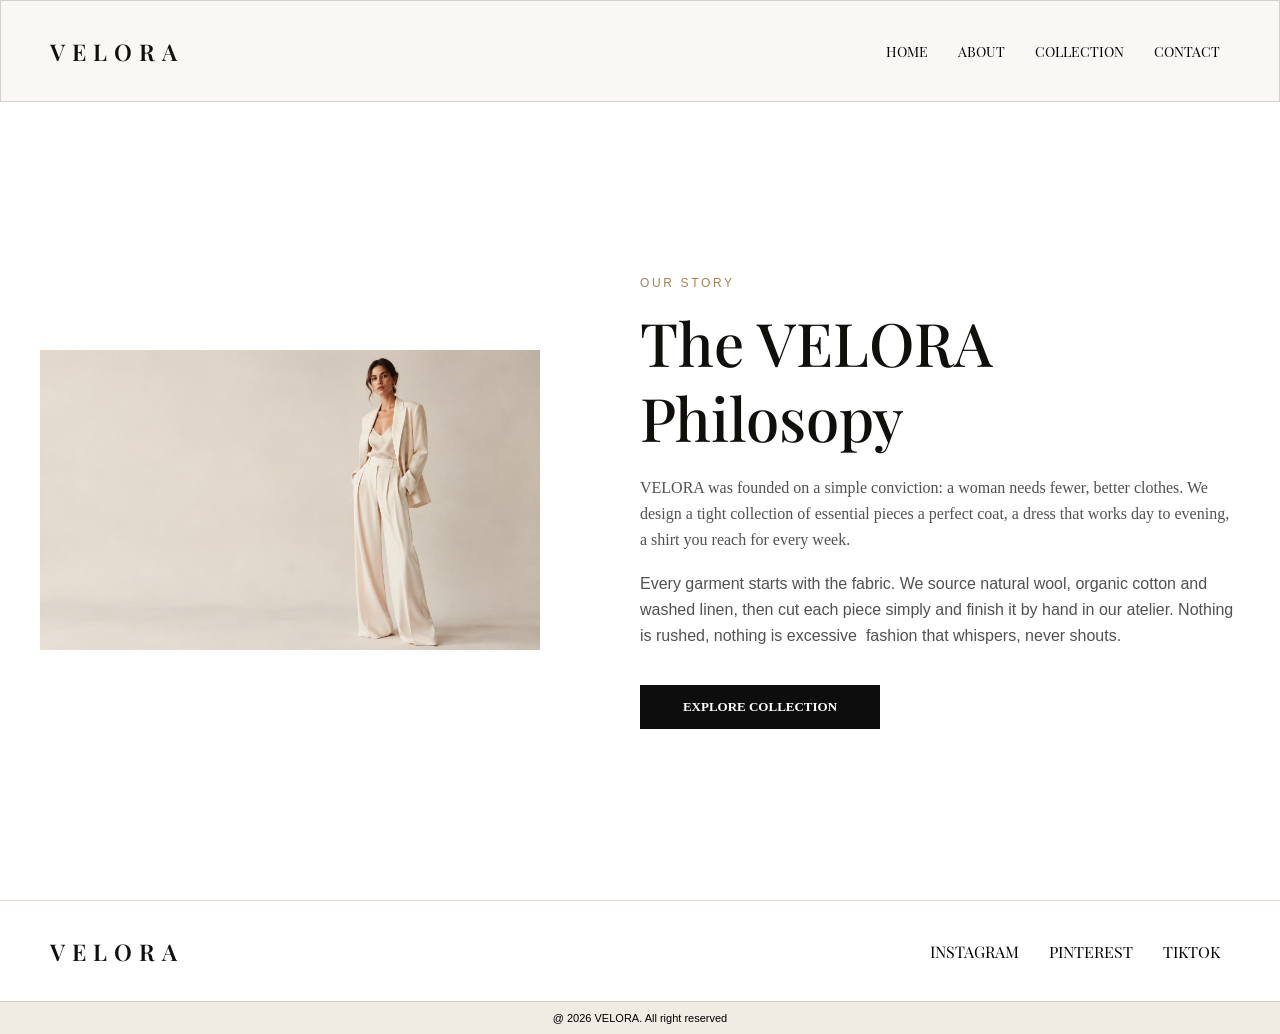
==== about-page.html @ 1c1d4b40 "Fix CSS paths for GitHub Pages" ====
<!DOCTYPE html>
<html lang="">
<head>
<meta charset="UTF-8">
<meta name="viewport" content="width=device-width, initial-scale=1.0">
<meta name="generator" content="Silex v3.9.0">
<link rel="stylesheet" href="./css/about-page-f406933663e7c32886c3bd585020d1200fda38a0af7b04fb218bc38b66b6ace4.css" />
<style>
/* NAVIGATION RESTORE - consistent nav on every page */
.Same_text{text-decoration:none}
#i0ufg-4-3{display:flex;justify-content:space-between;max-width:1200px;width:100%}
#ig43e-4-3{display:flex;align-items:center;column-gap:10px;padding:0 10px}
#ibk8cv,#i4tozs,#ioidp7{display:none}
#ihvi5b,#i5zx9l,#i1kx9r,#isrtz3{display:none}
@media (max-width:480px){
#ihvi5b,#i5zx9l,#i1kx9r,#isrtz3{display:flex;align-items:center;justify-content:center;width:40px;height:40px;font-size:32px;background:transparent;border:none;cursor:pointer}
#ig43e-4-3,#ig43e-4-2,#ig43e-4-2-2{display:none !important;background-color:#a88a5b;flex-direction:column;position:absolute;left:0;top:100px;width:100%;height:200px;z-index:1857;padding:10px;justify-content:space-between;column-gap:10px;transition:transform 0.9s ease}
#ii2tzj:checked ~ #ig43e,
#ibk8cv:checked ~ #ig43e-4-3,
#i4tozs:checked ~ #ig43e-4-2,
#ioidp7:checked ~ #ig43e-4-2-2{display:flex !important}
}
</style>




<link href="https://fonts.googleapis.com" rel="preconnect" ><link href="https://fonts.googleapis.com/css2" rel="preconnect" crossorigin ><link href="https://fonts.googleapis.com/css2?family=Playfair+Display&display=swap" rel="stylesheet" ><link href="https://fonts.googleapis.com/css2?family=Playfair+Display+SC&display=swap" rel="stylesheet" ></head>
<body id="iyiyef"><div id="icoc-3" class="silex-default-container"><div id="i0ufg-4-3" class="silex-default-container"><div id="igfi-4" class="silex-default-container"><div id="i9du8-4" class="silex-default-text">VELORA</div></div><div id="itlzol"></div><input type="checkbox" id="ibk8cv"/><label for="ibk8cv" id="i5zx9l">☰</label><div for="ioidp7" id="ig43e-4-3" class="silex-default-container"><a href="./home-page.html" id="ilb2q-4-3" class="silex-default-text Same_text">HOME</a><A href="./about-page.html" id="ilb2q-6-3" class="silex-default-text Same_text">ABOUT</A><A href="./collection.html" id="ilb2q-5-3" class="silex-default-text Same_text">COLLECTION</A><A href="./contact.html" id="i2x3n-3" class="silex-default-text Same_text">CONTACT</A></div></div></div><div id="i7wlh-2" class="silex-default-container"><div id="ieo8t-2" class="silex-default-container"><div id="ipe0v-2" class="silex-default-container"><span id="ipm1w-2">OUR STORY</span><h1 data-tsd-source="/src/routes/index.tsx:42:13" id="ihjh6-2" class="text-4xl leading-tight text-foreground md:text-5xl lg:text-6xl">The VELORA Philosopy</h1><p data-tsd-source="/src/routes/about.tsx:44:11" id="inmzdq" class="mt-6 text-base leading-relaxed text-muted-foreground">VELORA was founded on a simple conviction: a woman needs fewer, better clothes. We design a tight collection of essential pieces a perfect coat, a dress that works day to evening, a shirt you reach for every week.<br/></p><span id="iskh2e"><br/></span><span id="igzl5v">Every garment starts with the fabric. We source natural wool, organic cotton and washed linen, then cut each piece simply and finish it by hand in our atelier. Nothing is rushed, nothing is excessive  fashion that whispers, never shouts.</span><br id="in5oda" class="Apple-interchange-newline"/><br class="Apple-interchange-newline"/><A type="button" href="./collection.html" id="ihqkj-2-2">EXPLORE COLLECTION</A></div><div id="i1nvg-2" class="silex-default-container"><img id="itdql-2" src="/assets/hero-DiPG7TwE.jpg"/></div></div></div><div id="i93c9-2" class="silex-default-container"><div id="i0ufg-2-4" class="silex-default-container"><div id="igfi-2-3" class="silex-default-container"><div id="i9du8-2-3" class="silex-default-text">VELORA</div></div><div id="ig43e-2-4" class="silex-default-container"><div id="iu1iq-2-3" class="silex-default-text same_text_footer">INSTAGRAM</div><div id="igwsr-2-3" class="silex-default-text same_text_footer">PINTEREST</div><div id="ilb2q-2-4" class="silex-default-text same_text_footer">TIKTOK</div></div></div></div><div id="inwczh-2" class="silex-default-container"><div id="ih8phr" class="silex-default-container"><div id="ips244" class="silex-default-text">@ 2026 VELORA. All right reserved</div></div></div></body>
</html>
---- css/about-page-f406933663e7c32886c3bd585020d1200fda38a0af7b04fb218bc38b66b6ace4.css ----
* { box-sizing: border-box; } body {margin: 0;}.silex-default-container{min-height:100px;}.silex-default-text{padding:10px;}body{display:flex;flex-direction:column;}.same_text_footer:hover{color:#c6711a;}#i9du8-4{color:#110f0c;font-family:"Playfair Display", serif;font-size:23px;font-weight:600;letter-spacing:0.3em;}#igfi-4{align-items:center;display:flex;min-height:100%;}#i2x3n-3{font-family:"Playfair Display SC", serif;}#icoc-3{align-items:center;background-color:rgba(168,138,91,0.06);border:1px solid rgba(98,91,82,0.25);display:flex;justify-content:center;padding:0px 32px 0px 32px;position:fixed;top:0px;width:100%;}#ipm1w-2{color:oklch(0.626 0.075 74);font-family:Jost, "Helvetica Neue", Arial, sans-serif;font-size:12px;font-variant-ligatures:normal;letter-spacing:2.64px;margin:5px 0px 5px 0px;text-transform:uppercase;}#ihjh6-2{--tw-font-weight:500;--tw-leading:1.25;border:0px solid oklch(0.905 0.012 85);color:oklch(0.17 0.007 80);font-family:"Playfair Display", Georgia, serif;font-size:60px;font-variant-ligatures:normal;font-weight:500;line-height:1.25;margin:10px 0px 10px 0px;max-width:400px;padding:0px;width:100%;}#ihqkj-2-2{align-items:center;background-color:rgba(0,0,0,0.95);border:0px solid;color:#ffffff;display:flex;font-size:13px;font-weight:600;height:44px;justify-content:center;text-decoration:none;transition:all 0.3s ease;width:40%;}#ihqkj-2-2:hover{background-color:rgba(0,0,0,0.89);}#ipe0v-2{display:flex;flex-direction:column;height:100%;justify-content:center;width:100%;}#itdql-2{height:300px;max-width:500px;width:97.578%;}#i1nvg-2{align-items:center;display:flex;height:100%;justify-content:flex-start;order:-1;width:100%;}#ieo8t-2{display:flex;height:500px;max-width:1200px;width:100%;}#i7wlh-2{align-items:center;display:flex;height:100%;justify-content:center;margin:100px 0px 0px 0px;min-height:800px;width:100%;}#inmzdq{--tw-leading:1.625;border:0px solid oklch(0.905 0.012 85);color:rgba(53,49,49,0.85);font-size:medium;font-variant-ligatures:normal;line-height:1.625;margin:10px 0px 0px 0px;padding:0px;}#in5oda{-webkit-tap-highlight-color:rgba(0, 0, 0, 0.4);-webkit-text-stroke-width:0px;caret-color:rgb(0, 0, 0);color:rgb(0, 0, 0);font-style:normal;font-variant-caps:normal;font-weight:400;letter-spacing:normal;orphans:2;text-align:start;text-decoration-line:none;text-decoration-style:solid;text-decoration-thickness:auto;text-indent:0px;text-transform:none;white-space:normal;widows:2;word-spacing:0px;}#iskh2e{-webkit-tap-highlight-color:rgba(0, 0, 0, 0.4);-webkit-text-stroke-width:0px;color:oklch(0.475 0.017 78);display:inline !important;float:none;font-family:Jost, "Helvetica Neue", Arial, sans-serif;font-size:16px;font-style:normal;font-variant-caps:normal;font-variant-ligatures:normal;font-weight:400;letter-spacing:normal;orphans:2;text-align:start;text-decoration-color:initial;text-decoration-line:none;text-decoration-style:initial;text-decoration-thickness:initial;text-indent:0px;text-transform:none;white-space:normal;widows:2;word-spacing:0px;}#igzl5v{-webkit-tap-highlight-color:rgba(0, 0, 0, 0.4);-webkit-text-stroke-width:0px;color:rgba(53,49,49,0.85);display:inline !important;float:none;font-family:Jost, "Helvetica Neue", Arial, sans-serif;font-size:16px;font-style:normal;font-variant-caps:normal;font-variant-ligatures:normal;line-height:1.625em;orphans:2;text-align:start;text-decoration-color:initial;text-decoration-line:none;text-decoration-style:initial;text-decoration-thickness:initial;text-indent:0px;text-transform:none;white-space:normal;widows:2;word-spacing:0px;}#i9du8-2-3{color:#110f0c;font-family:"Playfair Display", serif;font-size:23px;font-weight:600;letter-spacing:0.3em;}#igfi-2-3{align-items:center;display:flex;min-height:100%;}#iu1iq-2-3{font-family:"Playfair Display", serif;}#igwsr-2-3{font-family:"Playfair Display SC", serif;}#ilb2q-2-4{font-family:"Playfair Display SC", serif;}#ig43e-2-4{align-items:center;column-gap:10px;display:flex;padding:0px 10px 0px 10px;}#i0ufg-2-4{display:flex;justify-content:space-between;max-width:1200px;width:100%;}#i93c9-2{align-items:center;border-top:1px solid rgba(168,138,91,0.33);display:flex;justify-content:center;width:100%;}#inwczh-2{align-items:center;background-color:rgba(168,138,91,0.17);border:0px solid;border-top:1px solid rgba(168,138,91,0.33);display:flex;justify-content:center;min-height:20px;width:100%;}#ih8phr{min-height:100%;}#ips244{font-family:Arial, Helvetica, sans-serif;font-size:11px;}.silex-default-text.same_text{color:#000000;}#ilb2q-5-3{font-family:"Playfair Display SC", serif;}.Same_text{color:#000000;font-family:"Playfair Display SC", serif;font-size:14px;}.Same_text:hover{color:#df9e38;}.hamburger span{background:#ffffff;border-radius:3px;display:block;height:3px;transition:transform 0.35s ease, opacity 0.25s ease;width:28px;}.hamburger.active span:nth-child(1){transform:translateY(9px) rotate(45deg);}.hamburger.active span:nth-child(2){opacity:0;}.hamburger.active span:nth-child(3){transform:translateY(-9px) rotate(-45deg);}#ilb2q-6-3{font-family:"Playfair Display SC", serif;}#ii2tzj:checked ~ label .hamburger span:nth-child(1), #ibk8cv:checked ~ label .hamburger span:nth-child(1), #i4tozs:checked ~ label .hamburger span:nth-child(1), #ioidp7:checked ~ label .hamburger span:nth-child(1){transform:translateY(9px) rotate(45deg);}#ii2tzj:checked ~ label .hamburger span:nth-child(2), #ibk8cv:checked ~ label .hamburger span:nth-child(2), #i4tozs:checked ~ label .hamburger span:nth-child(2), #ioidp7:checked ~ label .hamburger span:nth-child(2){opacity:0;}#ii2tzj:checked ~ label .hamburger span:nth-child(3), #ibk8cv:checked ~ label .hamburger span:nth-child(3), #i4tozs:checked ~ label .hamburger span:nth-child(3), #ioidp7:checked ~ label .hamburger span:nth-child(3){transform:translateY(-9px) rotate(-45deg);}@media (max-width: 992px){#i9du8-4{font-size:21px;}#ipm1w-2{font-size:11px;}#ihjh6-2{font-size:37px;max-width:400px;}#itdql-2{width:349px;}#ieo8t-2{align-items:center;height:100%;justify-content:center;max-width:800px;width:100%;}#i0ufg-2-4{max-width:700px;}#inmzdq{font-size:14px;}#igzl5v{font-size:14px;}#i7wlh-2{margin:100px 0px 0px 0px;}#ihqkj-2-2{width:60%;}}@media (max-width: 768px){#ihjh6-2{font-size:58px;max-width:400px;}#ihqkj-2-2{width:60%;}#ipe0v-2{align-items:flex-start;}#ieo8t-2{align-items:center;flex-direction:column;height:100%;justify-content:center;margin:5px;max-width:700px;padding:5px;width:100%;}#i9du8-4{font-size:21px;}#ipm1w-2{font-size:11px;}#itdql-2{width:408px;}#i0ufg-2-4{max-width:700px;}#inmzdq{font-size:14px;}#igzl5v{font-size:14px;}#i7wlh-2{margin:100px 0px 0px 0px;}#i1nvg-2{justify-content:flex-start;}}@media (max-width: 480px){#i9du8-4{font-size:17px;}#icoc-3{padding:0px 17px 0px 17px;}#ihjh6-2{font-size:37px;}#i1nvg-2{justify-content:flex-end;margin:0px 0px 20px 0px;order:-1;overflow:hidden hidden;}#ieo8t-2{flex-direction:column;}#i7wlh-2{padding:15px;}#ig43e-2-4{flex-direction:column;height:20px;margin:0px;}#i0ufg-2-4{flex-direction:row;padding:10px 0px 10px 0px;}#inmzdq{font-size:12px;}#igzl5v{font-size:12px;}#ihqkj-2-2{width:100%;}.silex-default-text.same_text{color:#000000;}#itdql-2{width:500px;}.Same_text{color:#ffffff;cursor:pointer;width:100%;}.Same_text:hover{background-color:#ffffff;color:#000000;cursor:pointer;}#ii2tzj:checked ~ #ig43e{background-color:#a88a5b;display:flex;}#i0ufg-4-3{align-items:center;}}
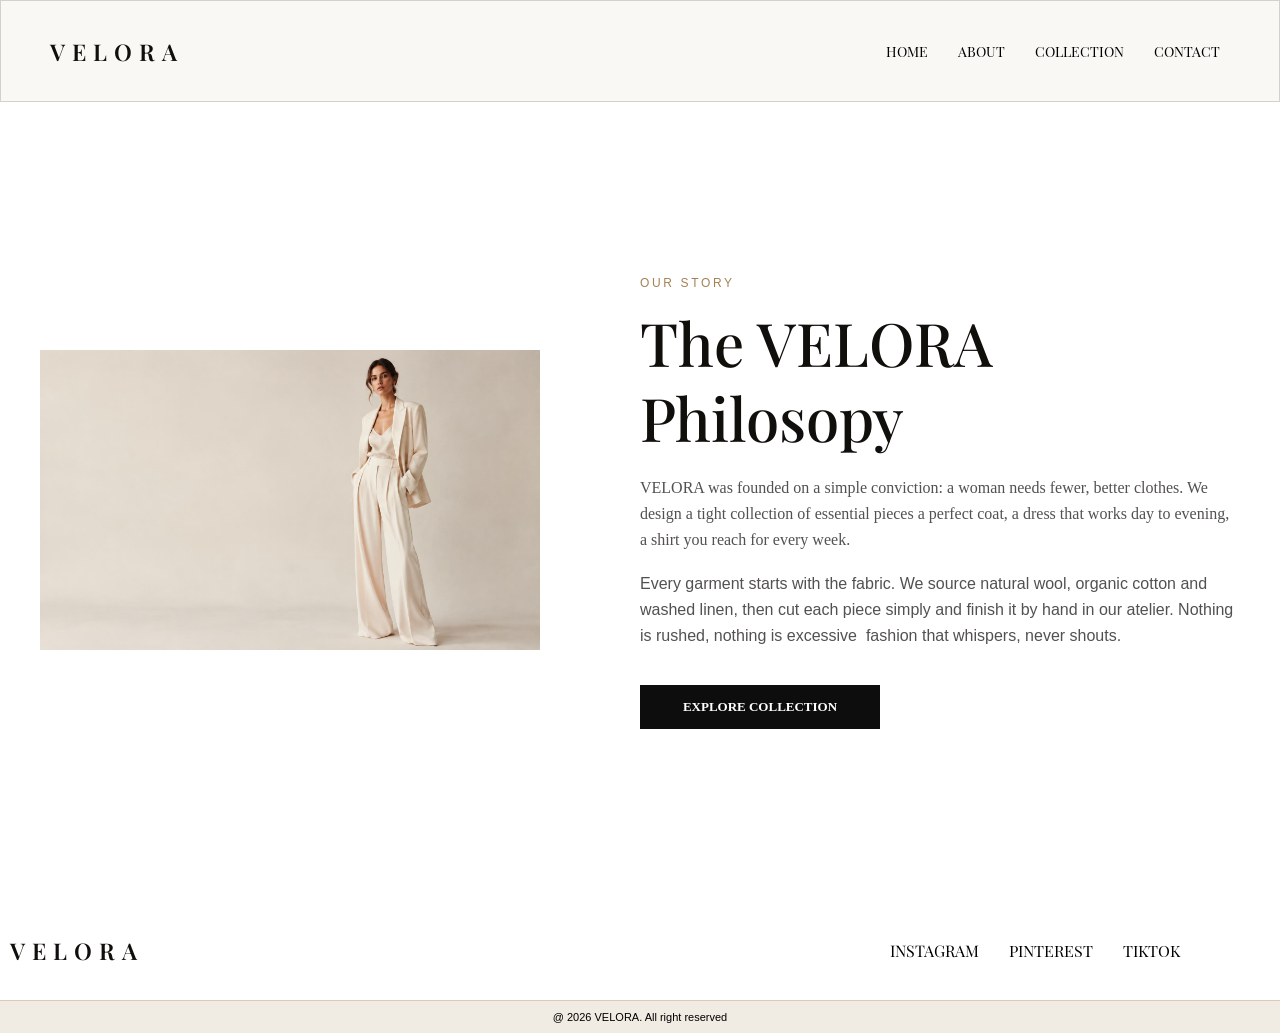
==== commit e4235aa6: "Update VELORA website design" ====
--- a/about-page.html
+++ b/about-page.html
@@ -4,7 +4,7 @@
 <meta charset="UTF-8">
 <meta name="viewport" content="width=device-width, initial-scale=1.0">
 <meta name="generator" content="Silex v3.9.0">
-<link rel="stylesheet" href="./css/about-page-f406933663e7c32886c3bd585020d1200fda38a0af7b04fb218bc38b66b6ace4.css" />
+<link rel="stylesheet" href="/css/about-page-9827c50e38ee02e1a29444d8ed181422fe28e1cdeafc1e1bbe3aa31c5be06676.css" />
 <style>
 /* NAVIGATION RESTORE - consistent nav on every page */
 .Same_text{text-decoration:none}
@@ -26,5 +26,5 @@
 
 
 <link href="https://fonts.googleapis.com" rel="preconnect" ><link href="https://fonts.googleapis.com/css2" rel="preconnect" crossorigin ><link href="https://fonts.googleapis.com/css2?family=Playfair+Display&display=swap" rel="stylesheet" ><link href="https://fonts.googleapis.com/css2?family=Playfair+Display+SC&display=swap" rel="stylesheet" ></head>
-<body id="iyiyef"><div id="icoc-3" class="silex-default-container"><div id="i0ufg-4-3" class="silex-default-container"><div id="igfi-4" class="silex-default-container"><div id="i9du8-4" class="silex-default-text">VELORA</div></div><div id="itlzol"></div><input type="checkbox" id="ibk8cv"/><label for="ibk8cv" id="i5zx9l">☰</label><div for="ioidp7" id="ig43e-4-3" class="silex-default-container"><a href="./home-page.html" id="ilb2q-4-3" class="silex-default-text Same_text">HOME</a><A href="./about-page.html" id="ilb2q-6-3" class="silex-default-text Same_text">ABOUT</A><A href="./collection.html" id="ilb2q-5-3" class="silex-default-text Same_text">COLLECTION</A><A href="./contact.html" id="i2x3n-3" class="silex-default-text Same_text">CONTACT</A></div></div></div><div id="i7wlh-2" class="silex-default-container"><div id="ieo8t-2" class="silex-default-container"><div id="ipe0v-2" class="silex-default-container"><span id="ipm1w-2">OUR STORY</span><h1 data-tsd-source="/src/routes/index.tsx:42:13" id="ihjh6-2" class="text-4xl leading-tight text-foreground md:text-5xl lg:text-6xl">The VELORA Philosopy</h1><p data-tsd-source="/src/routes/about.tsx:44:11" id="inmzdq" class="mt-6 text-base leading-relaxed text-muted-foreground">VELORA was founded on a simple conviction: a woman needs fewer, better clothes. We design a tight collection of essential pieces a perfect coat, a dress that works day to evening, a shirt you reach for every week.<br/></p><span id="iskh2e"><br/></span><span id="igzl5v">Every garment starts with the fabric. We source natural wool, organic cotton and washed linen, then cut each piece simply and finish it by hand in our atelier. Nothing is rushed, nothing is excessive  fashion that whispers, never shouts.</span><br id="in5oda" class="Apple-interchange-newline"/><br class="Apple-interchange-newline"/><A type="button" href="./collection.html" id="ihqkj-2-2">EXPLORE COLLECTION</A></div><div id="i1nvg-2" class="silex-default-container"><img id="itdql-2" src="/assets/hero-DiPG7TwE.jpg"/></div></div></div><div id="i93c9-2" class="silex-default-container"><div id="i0ufg-2-4" class="silex-default-container"><div id="igfi-2-3" class="silex-default-container"><div id="i9du8-2-3" class="silex-default-text">VELORA</div></div><div id="ig43e-2-4" class="silex-default-container"><div id="iu1iq-2-3" class="silex-default-text same_text_footer">INSTAGRAM</div><div id="igwsr-2-3" class="silex-default-text same_text_footer">PINTEREST</div><div id="ilb2q-2-4" class="silex-default-text same_text_footer">TIKTOK</div></div></div></div><div id="inwczh-2" class="silex-default-container"><div id="ih8phr" class="silex-default-container"><div id="ips244" class="silex-default-text">@ 2026 VELORA. All right reserved</div></div></div></body>
+<body id="iyiyef"><div id="icoc-3" class="silex-default-container"><div id="i0ufg-4-3" class="silex-default-container"><div id="igfi-4" class="silex-default-container"><div id="i9du8-4" class="silex-default-text">VELORA</div></div><div id="itlzol"></div><input type="checkbox" id="ibk8cv"/><label for="ibk8cv" id="i5zx9l">☰</label><div for="ioidp7" id="ig43e-4-3" class="silex-default-container"><a href="./home-page.html" id="ilb2q-4-3" class="silex-default-text Same_text">HOME</a><A href="./about-page.html" id="ilb2q-6-3" class="silex-default-text Same_text">ABOUT</A><A href="./collection.html" id="ilb2q-5-3" class="silex-default-text Same_text">COLLECTION</A><A href="./contact.html" id="i2x3n-3" class="silex-default-text Same_text">CONTACT</A></div></div></div><div id="i7wlh-2" class="silex-default-container"><div id="ieo8t-2" class="silex-default-container"><div id="ipe0v-2" class="silex-default-container"><span id="ipm1w-2">OUR STORY</span><h1 data-tsd-source="/src/routes/index.tsx:42:13" id="ihjh6-2" class="text-4xl leading-tight text-foreground md:text-5xl lg:text-6xl">The VELORA Philosopy</h1><p data-tsd-source="/src/routes/about.tsx:44:11" id="inmzdq" class="mt-6 text-base leading-relaxed text-muted-foreground">VELORA was founded on a simple conviction: a woman needs fewer, better clothes. We design a tight collection of essential pieces a perfect coat, a dress that works day to evening, a shirt you reach for every week.<br/></p><span id="iskh2e"><br/></span><span id="igzl5v">Every garment starts with the fabric. We source natural wool, organic cotton and washed linen, then cut each piece simply and finish it by hand in our atelier. Nothing is rushed, nothing is excessive  fashion that whispers, never shouts.</span><br id="in5oda" class="Apple-interchange-newline"/><br class="Apple-interchange-newline"/><A type="button" href="./collection.html" id="ihqkj-2-2">EXPLORE COLLECTION</A></div><div id="i1nvg-2" class="silex-default-container"><img id="itdql-2" src="/assets/hero-DiPG7TwE.jpg"/></div></div></div><div id="i0ufg-2-3" class="silex-default-container"><div id="igfi-2-3" class="silex-default-container"><div id="i9du8-2-3" class="silex-default-text">VELORA</div></div><div id="ig43e-2-3" class="silex-default-container"><div id="iu1iq-2-3" class="silex-default-text same_text_footer">INSTAGRAM</div><div id="igwsr-2-3" class="silex-default-text same_text_footer">PINTEREST</div><div id="ilb2q-2-3" class="silex-default-text same_text_footer">TIKTOK</div></div></div><div id="inwczh-2" class="silex-default-container"><div id="ih8phr" class="silex-default-container"><div id="ips244" class="silex-default-text">@ 2026 VELORA. All right reserved</div></div></div></body>
 </html>
--- a/css/about-page-9827c50e38ee02e1a29444d8ed181422fe28e1cdeafc1e1bbe3aa31c5be06676.css
+++ b/css/about-page-9827c50e38ee02e1a29444d8ed181422fe28e1cdeafc1e1bbe3aa31c5be06676.css
@@ -0,0 +1 @@
+* { box-sizing: border-box; } body {margin: 0;}.silex-default-container{min-height:100px;}.silex-default-text{padding:10px;}body{flex-direction:column;min-height:100vh;}.same_text_footer:hover{color:#c6711a;}#i9du8-4{color:#110f0c;font-family:"Playfair Display", serif;font-size:23px;font-weight:600;letter-spacing:0.3em;}#igfi-4{align-items:center;display:flex;min-height:100%;}#i2x3n-3{font-family:"Playfair Display SC", serif;}#icoc-3{align-items:center;background-color:rgba(168,138,91,0.06);border:1px solid rgba(98,91,82,0.25);display:flex;justify-content:center;padding:0px 32px 0px 32px;position:fixed;top:0px;width:100%;}#ipm1w-2{color:oklch(0.626 0.075 74);font-family:Jost, "Helvetica Neue", Arial, sans-serif;font-size:12px;font-variant-ligatures:normal;letter-spacing:2.64px;margin:5px 0px 5px 0px;text-transform:uppercase;}#ihjh6-2{--tw-font-weight:500;--tw-leading:1.25;border:0px solid oklch(0.905 0.012 85);color:oklch(0.17 0.007 80);font-family:"Playfair Display", Georgia, serif;font-size:60px;font-variant-ligatures:normal;font-weight:500;line-height:1.25;margin:10px 0px 10px 0px;max-width:400px;padding:0px;width:100%;}#ihqkj-2-2{align-items:center;background-color:rgba(0,0,0,0.95);border:0px solid;color:#ffffff;display:flex;font-size:13px;font-weight:600;height:44px;justify-content:center;text-decoration:none;transition:all 0.3s ease;width:40%;}#ihqkj-2-2:hover{background-color:rgba(0,0,0,0.89);}#ipe0v-2{display:flex;flex-direction:column;height:100%;justify-content:center;width:100%;}#itdql-2{height:300px;max-width:500px;width:97.578%;}#i1nvg-2{align-items:center;display:flex;height:100%;justify-content:flex-start;order:-1;width:100%;}#ieo8t-2{display:flex;height:500px;max-width:1200px;width:100%;}#i7wlh-2{align-items:center;display:flex;height:100%;justify-content:center;margin:100px 0px 0px 0px;min-height:800px;width:100%;}#inmzdq{--tw-leading:1.625;border:0px solid oklch(0.905 0.012 85);color:rgba(53,49,49,0.85);font-size:medium;font-variant-ligatures:normal;line-height:1.625;margin:10px 0px 0px 0px;padding:0px;}#in5oda{-webkit-tap-highlight-color:rgba(0, 0, 0, 0.4);-webkit-text-stroke-width:0px;caret-color:rgb(0, 0, 0);color:rgb(0, 0, 0);font-style:normal;font-variant-caps:normal;font-weight:400;letter-spacing:normal;orphans:2;text-align:start;text-decoration-line:none;text-decoration-style:solid;text-decoration-thickness:auto;text-indent:0px;text-transform:none;white-space:normal;widows:2;word-spacing:0px;}#iskh2e{-webkit-tap-highlight-color:rgba(0, 0, 0, 0.4);-webkit-text-stroke-width:0px;color:oklch(0.475 0.017 78);display:inline !important;float:none;font-family:Jost, "Helvetica Neue", Arial, sans-serif;font-size:16px;font-style:normal;font-variant-caps:normal;font-variant-ligatures:normal;font-weight:400;letter-spacing:normal;orphans:2;text-align:start;text-decoration-color:initial;text-decoration-line:none;text-decoration-style:initial;text-decoration-thickness:initial;text-indent:0px;text-transform:none;white-space:normal;widows:2;word-spacing:0px;}#igzl5v{-webkit-tap-highlight-color:rgba(0, 0, 0, 0.4);-webkit-text-stroke-width:0px;color:rgba(53,49,49,0.85);display:inline !important;float:none;font-family:Jost, "Helvetica Neue", Arial, sans-serif;font-size:16px;font-style:normal;font-variant-caps:normal;font-variant-ligatures:normal;line-height:1.625em;orphans:2;text-align:start;text-decoration-color:initial;text-decoration-line:none;text-decoration-style:initial;text-decoration-thickness:initial;text-indent:0px;text-transform:none;white-space:normal;widows:2;word-spacing:0px;}#inwczh-2{align-items:center;background-color:rgba(168,138,91,0.17);border:0px solid;border-top:1px solid rgba(168,138,91,0.33);display:flex;justify-content:center;min-height:20px;width:100%;}#ih8phr{min-height:100%;}#ips244{font-family:Arial, Helvetica, sans-serif;font-size:11px;}.silex-default-text.same_text{color:#000000;}#ilb2q-5-3{font-family:"Playfair Display SC", serif;}.Same_text{color:#000000;font-family:"Playfair Display SC", serif;font-size:14px;}.Same_text:hover{color:#df9e38;}.hamburger span{background:#ffffff;border-radius:3px;display:block;height:3px;transition:transform 0.35s ease, opacity 0.25s ease;width:28px;}.hamburger.active span:nth-child(1){transform:translateY(9px) rotate(45deg);}.hamburger.active span:nth-child(2){opacity:0;}.hamburger.active span:nth-child(3){transform:translateY(-9px) rotate(-45deg);}#ilb2q-6-3{font-family:"Playfair Display SC", serif;}#ii2tzj:checked ~ label .hamburger span:nth-child(1), #ibk8cv:checked ~ label .hamburger span:nth-child(1), #i4tozs:checked ~ label .hamburger span:nth-child(1), #ioidp7:checked ~ label .hamburger span:nth-child(1){transform:translateY(9px) rotate(45deg);}#ii2tzj:checked ~ label .hamburger span:nth-child(2), #ibk8cv:checked ~ label .hamburger span:nth-child(2), #i4tozs:checked ~ label .hamburger span:nth-child(2), #ioidp7:checked ~ label .hamburger span:nth-child(2){opacity:0;}#ii2tzj:checked ~ label .hamburger span:nth-child(3), #ibk8cv:checked ~ label .hamburger span:nth-child(3), #i4tozs:checked ~ label .hamburger span:nth-child(3), #ioidp7:checked ~ label .hamburger span:nth-child(3){transform:translateY(-9px) rotate(-45deg);}#i9du8-2-3{color:#110f0c;font-family:"Playfair Display", serif;font-size:23px;font-weight:600;letter-spacing:0.3em;}#igfi-2-3{align-items:center;display:flex;min-height:100%;}#iu1iq-2-3{font-family:"Playfair Display", serif;}#igwsr-2-3{font-family:"Playfair Display SC", serif;}#ilb2q-2-3{font-family:"Playfair Display SC", serif;}#ig43e-2-3{align-items:center;column-gap:10px;display:flex;padding:0px 10px 0px 10px;}#i0ufg-2-3{display:flex;justify-content:space-between;max-width:1200px;width:100%;}@media (max-width: 992px){#i9du8-4{font-size:21px;}#ipm1w-2{font-size:11px;}#ihjh6-2{font-size:37px;max-width:400px;}#itdql-2{width:349px;}#ieo8t-2{align-items:center;height:100%;justify-content:center;max-width:800px;width:100%;}#inmzdq{font-size:14px;}#igzl5v{font-size:14px;}#i7wlh-2{margin:100px 0px 0px 0px;}#ihqkj-2-2{width:60%;}body{height:100%;min-height:100vh;}#i0ufg-2-3{max-width:700px;}}@media (max-width: 768px){#ihjh6-2{font-size:58px;max-width:400px;}#ihqkj-2-2{width:60%;}#ipe0v-2{align-items:flex-start;}#ieo8t-2{align-items:center;flex-direction:column;height:100%;justify-content:center;margin:5px;max-width:700px;padding:5px;width:100%;}#i9du8-4{font-size:21px;}#ipm1w-2{font-size:11px;}#itdql-2{width:408px;}#inmzdq{font-size:14px;}#igzl5v{font-size:14px;}#i7wlh-2{margin:100px 0px 0px 0px;}#i1nvg-2{justify-content:flex-start;}body{min-height:100vh;}#i0ufg-2-3{max-width:700px;}}@media (max-width: 480px){#i9du8-4{font-size:17px;}#icoc-3{padding:0px 17px 0px 17px;}#ihjh6-2{font-size:37px;}#i1nvg-2{justify-content:flex-end;margin:0px 0px 20px 0px;order:-1;overflow:hidden hidden;}#ieo8t-2{flex-direction:column;}#i7wlh-2{padding:15px;}#inmzdq{font-size:12px;}#igzl5v{font-size:12px;}#ihqkj-2-2{width:100%;}.silex-default-text.same_text{color:#000000;}#itdql-2{width:500px;}.Same_text{color:#ffffff;cursor:pointer;width:100%;}.Same_text:hover{background-color:#ffffff;color:#000000;cursor:pointer;}#ii2tzj:checked ~ #ig43e{background-color:#a88a5b;display:flex;}#i0ufg-4-3{align-items:center;}body{min-height:100vh;}#ig43e-2-3{align-items:flex-start;flex-direction:column;height:100%;margin:0px;}#i0ufg-2-3{align-content:center;flex-direction:column;padding:10px 10px 10px 10px;}}
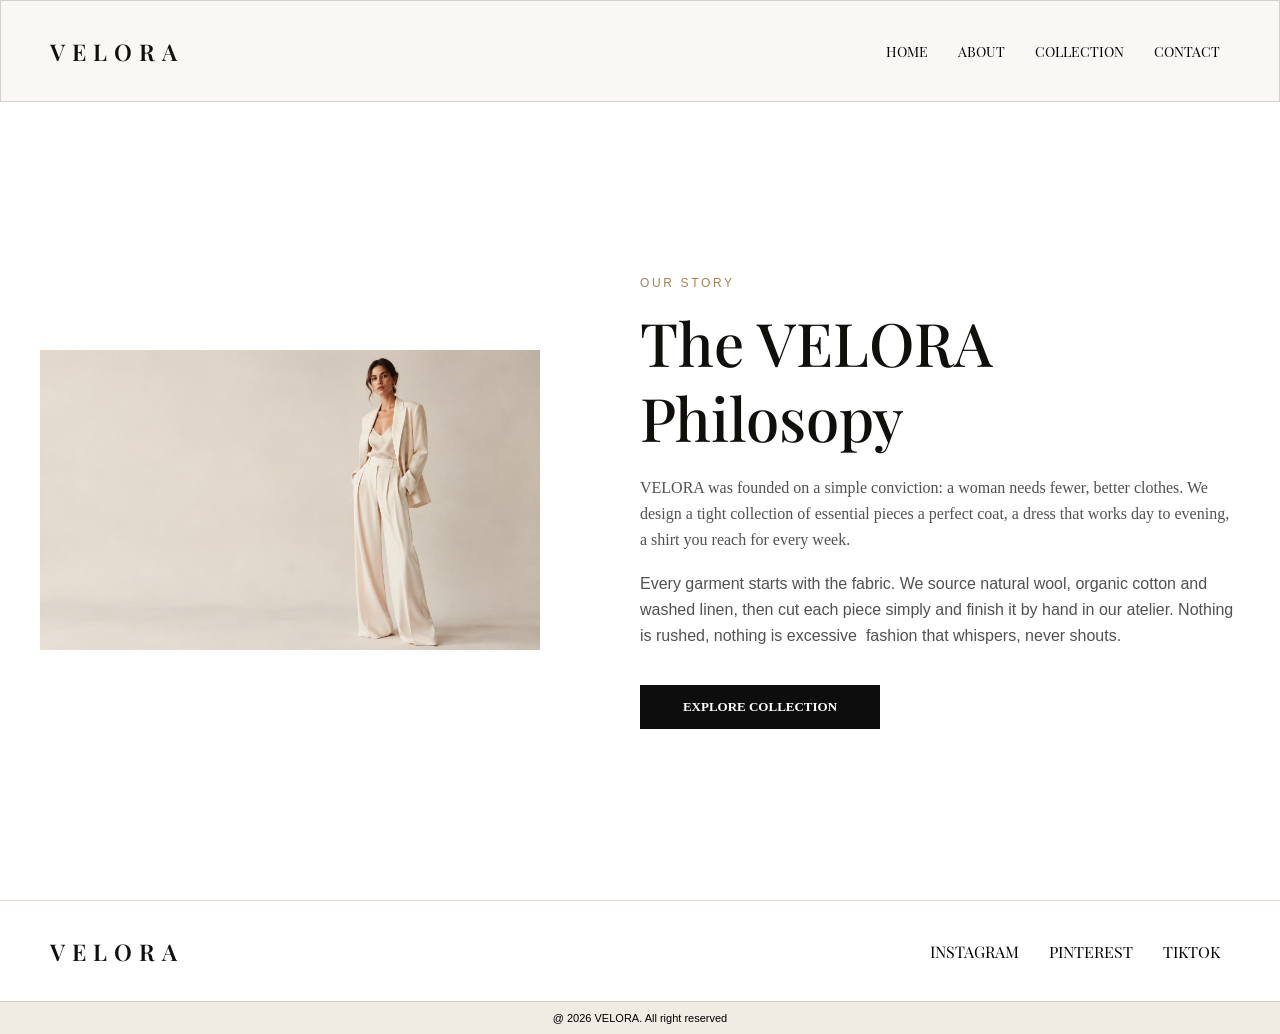
==== commit d161b35c: "Update VELORA About and Contact pages" ====
--- a/about-page.html
+++ b/about-page.html
@@ -4,7 +4,7 @@
 <meta charset="UTF-8">
 <meta name="viewport" content="width=device-width, initial-scale=1.0">
 <meta name="generator" content="Silex v3.9.0">
-<link rel="stylesheet" href="/css/about-page-9827c50e38ee02e1a29444d8ed181422fe28e1cdeafc1e1bbe3aa31c5be06676.css" />
+<link rel="stylesheet" href="/css/about-page-043a416c08f997e473ba3ce864940223ffa6e19161452dbbdc09634ded098ab9.css" />
 <style>
 /* NAVIGATION RESTORE - consistent nav on every page */
 .Same_text{text-decoration:none}
@@ -26,5 +26,5 @@
 
 
 <link href="https://fonts.googleapis.com" rel="preconnect" ><link href="https://fonts.googleapis.com/css2" rel="preconnect" crossorigin ><link href="https://fonts.googleapis.com/css2?family=Playfair+Display&display=swap" rel="stylesheet" ><link href="https://fonts.googleapis.com/css2?family=Playfair+Display+SC&display=swap" rel="stylesheet" ></head>
-<body id="iyiyef"><div id="icoc-3" class="silex-default-container"><div id="i0ufg-4-3" class="silex-default-container"><div id="igfi-4" class="silex-default-container"><div id="i9du8-4" class="silex-default-text">VELORA</div></div><div id="itlzol"></div><input type="checkbox" id="ibk8cv"/><label for="ibk8cv" id="i5zx9l">☰</label><div for="ioidp7" id="ig43e-4-3" class="silex-default-container"><a href="./home-page.html" id="ilb2q-4-3" class="silex-default-text Same_text">HOME</a><A href="./about-page.html" id="ilb2q-6-3" class="silex-default-text Same_text">ABOUT</A><A href="./collection.html" id="ilb2q-5-3" class="silex-default-text Same_text">COLLECTION</A><A href="./contact.html" id="i2x3n-3" class="silex-default-text Same_text">CONTACT</A></div></div></div><div id="i7wlh-2" class="silex-default-container"><div id="ieo8t-2" class="silex-default-container"><div id="ipe0v-2" class="silex-default-container"><span id="ipm1w-2">OUR STORY</span><h1 data-tsd-source="/src/routes/index.tsx:42:13" id="ihjh6-2" class="text-4xl leading-tight text-foreground md:text-5xl lg:text-6xl">The VELORA Philosopy</h1><p data-tsd-source="/src/routes/about.tsx:44:11" id="inmzdq" class="mt-6 text-base leading-relaxed text-muted-foreground">VELORA was founded on a simple conviction: a woman needs fewer, better clothes. We design a tight collection of essential pieces a perfect coat, a dress that works day to evening, a shirt you reach for every week.<br/></p><span id="iskh2e"><br/></span><span id="igzl5v">Every garment starts with the fabric. We source natural wool, organic cotton and washed linen, then cut each piece simply and finish it by hand in our atelier. Nothing is rushed, nothing is excessive  fashion that whispers, never shouts.</span><br id="in5oda" class="Apple-interchange-newline"/><br class="Apple-interchange-newline"/><A type="button" href="./collection.html" id="ihqkj-2-2">EXPLORE COLLECTION</A></div><div id="i1nvg-2" class="silex-default-container"><img id="itdql-2" src="/assets/hero-DiPG7TwE.jpg"/></div></div></div><div id="i0ufg-2-3" class="silex-default-container"><div id="igfi-2-3" class="silex-default-container"><div id="i9du8-2-3" class="silex-default-text">VELORA</div></div><div id="ig43e-2-3" class="silex-default-container"><div id="iu1iq-2-3" class="silex-default-text same_text_footer">INSTAGRAM</div><div id="igwsr-2-3" class="silex-default-text same_text_footer">PINTEREST</div><div id="ilb2q-2-3" class="silex-default-text same_text_footer">TIKTOK</div></div></div><div id="inwczh-2" class="silex-default-container"><div id="ih8phr" class="silex-default-container"><div id="ips244" class="silex-default-text">@ 2026 VELORA. All right reserved</div></div></div></body>
+<body id="iyiyef"><div id="icoc-3" class="silex-default-container"><div id="i0ufg-4-3" class="silex-default-container"><div id="igfi-4" class="silex-default-container"><div id="i9du8-4" class="silex-default-text">VELORA</div></div><div id="itlzol"></div><input type="checkbox" id="ibk8cv"/><label for="ibk8cv" id="i5zx9l">☰</label><div for="ioidp7" id="ig43e-4-3" class="silex-default-container"><a href="./home-page.html" id="ilb2q-4-3" class="silex-default-text Same_text">HOME</a><A href="./about-page.html" id="ilb2q-6-3" class="silex-default-text Same_text">ABOUT</A><A href="./collection.html" id="ilb2q-5-3" class="silex-default-text Same_text">COLLECTION</A><A href="./contact.html" id="i2x3n-3" class="silex-default-text Same_text">CONTACT</A></div></div></div><div id="i7wlh-2" class="silex-default-container"><div id="ieo8t-2" class="silex-default-container"><div id="ipe0v-2" class="silex-default-container"><span id="ipm1w-2">OUR STORY</span><h1 data-tsd-source="/src/routes/index.tsx:42:13" id="ihjh6-2" class="text-4xl leading-tight text-foreground md:text-5xl lg:text-6xl">The VELORA Philosopy</h1><p data-tsd-source="/src/routes/about.tsx:44:11" id="inmzdq" class="mt-6 text-base leading-relaxed text-muted-foreground">VELORA was founded on a simple conviction: a woman needs fewer, better clothes. We design a tight collection of essential pieces a perfect coat, a dress that works day to evening, a shirt you reach for every week.<br/></p><span id="iskh2e"><br/></span><span id="igzl5v">Every garment starts with the fabric. We source natural wool, organic cotton and washed linen, then cut each piece simply and finish it by hand in our atelier. Nothing is rushed, nothing is excessive  fashion that whispers, never shouts.</span><br id="in5oda" class="Apple-interchange-newline"/><br class="Apple-interchange-newline"/><A type="button" href="./collection.html" id="ihqkj-2-2">EXPLORE COLLECTION</A></div><div id="i1nvg-2" class="silex-default-container"><img id="itdql-2" src="/assets/hero-DiPG7TwE.jpg"/></div></div></div><div id="i93c9-3" class="silex-default-container"><div id="i0ufg-2-7" class="silex-default-container"><div id="igfi-2-7" class="silex-default-container"><div id="i9du8-2-7" class="silex-default-text">VELORA</div></div><div id="ig43e-2-7" class="silex-default-container"><div id="iu1iq-2-7" class="silex-default-text same_text_footer">INSTAGRAM</div><div id="igwsr-2-7" class="silex-default-text same_text_footer">PINTEREST</div><div id="ilb2q-2-7" class="silex-default-text same_text_footer">TIKTOK</div></div></div></div><div id="inwczh-2" class="silex-default-container"><div id="ih8phr" class="silex-default-container"><div id="ips244" class="silex-default-text">@ 2026 VELORA. All right reserved</div></div></div></body>
 </html>
--- a/css/about-page-043a416c08f997e473ba3ce864940223ffa6e19161452dbbdc09634ded098ab9.css
+++ b/css/about-page-043a416c08f997e473ba3ce864940223ffa6e19161452dbbdc09634ded098ab9.css
@@ -0,0 +1 @@
+* { box-sizing: border-box; } body {margin: 0;}.silex-default-container{min-height:100px;}.silex-default-text{padding:10px;}body{flex-direction:column;min-height:100vh;}.same_text_footer:hover{color:#c6711a;}#i9du8-4{color:#110f0c;font-family:"Playfair Display", serif;font-size:23px;font-weight:600;letter-spacing:0.3em;}#igfi-4{align-items:center;display:flex;min-height:100%;}#i2x3n-3{font-family:"Playfair Display SC", serif;}#icoc-3{align-items:center;background-color:rgba(168,138,91,0.06);border:1px solid rgba(98,91,82,0.25);display:flex;justify-content:center;padding:0px 32px 0px 32px;position:fixed;top:0px;width:100%;}#ipm1w-2{color:oklch(0.626 0.075 74);font-family:Jost, "Helvetica Neue", Arial, sans-serif;font-size:12px;font-variant-ligatures:normal;letter-spacing:2.64px;margin:5px 0px 5px 0px;text-transform:uppercase;}#ihjh6-2{--tw-font-weight:500;--tw-leading:1.25;border:0px solid oklch(0.905 0.012 85);color:oklch(0.17 0.007 80);font-family:"Playfair Display", Georgia, serif;font-size:60px;font-variant-ligatures:normal;font-weight:500;line-height:1.25;margin:10px 0px 10px 0px;max-width:400px;padding:0px;width:100%;}#ihqkj-2-2{align-items:center;background-color:rgba(0,0,0,0.95);border:0px solid;color:#ffffff;display:flex;font-size:13px;font-weight:600;height:44px;justify-content:center;text-decoration:none;transition:all 0.3s ease;width:40%;}#ihqkj-2-2:hover{background-color:rgba(0,0,0,0.89);}#ipe0v-2{display:flex;flex-direction:column;height:100%;justify-content:center;width:100%;}#itdql-2{height:300px;max-width:500px;width:97.578%;}#i1nvg-2{align-items:center;display:flex;height:100%;justify-content:flex-start;order:-1;width:100%;}#ieo8t-2{display:flex;height:500px;max-width:1200px;width:100%;}#i7wlh-2{align-items:center;display:flex;height:100%;justify-content:center;margin:100px 0px 0px 0px;min-height:800px;width:100%;}#inmzdq{--tw-leading:1.625;border:0px solid oklch(0.905 0.012 85);color:rgba(53,49,49,0.85);font-size:medium;font-variant-ligatures:normal;line-height:1.625;margin:10px 0px 0px 0px;padding:0px;}#in5oda{-webkit-tap-highlight-color:rgba(0, 0, 0, 0.4);-webkit-text-stroke-width:0px;caret-color:rgb(0, 0, 0);color:rgb(0, 0, 0);font-style:normal;font-variant-caps:normal;font-weight:400;letter-spacing:normal;orphans:2;text-align:start;text-decoration-line:none;text-decoration-style:solid;text-decoration-thickness:auto;text-indent:0px;text-transform:none;white-space:normal;widows:2;word-spacing:0px;}#iskh2e{-webkit-tap-highlight-color:rgba(0, 0, 0, 0.4);-webkit-text-stroke-width:0px;color:oklch(0.475 0.017 78);display:inline !important;float:none;font-family:Jost, "Helvetica Neue", Arial, sans-serif;font-size:16px;font-style:normal;font-variant-caps:normal;font-variant-ligatures:normal;font-weight:400;letter-spacing:normal;orphans:2;text-align:start;text-decoration-color:initial;text-decoration-line:none;text-decoration-style:initial;text-decoration-thickness:initial;text-indent:0px;text-transform:none;white-space:normal;widows:2;word-spacing:0px;}#igzl5v{-webkit-tap-highlight-color:rgba(0, 0, 0, 0.4);-webkit-text-stroke-width:0px;color:rgba(53,49,49,0.85);display:inline !important;float:none;font-family:Jost, "Helvetica Neue", Arial, sans-serif;font-size:16px;font-style:normal;font-variant-caps:normal;font-variant-ligatures:normal;line-height:1.625em;orphans:2;text-align:start;text-decoration-color:initial;text-decoration-line:none;text-decoration-style:initial;text-decoration-thickness:initial;text-indent:0px;text-transform:none;white-space:normal;widows:2;word-spacing:0px;}#inwczh-2{align-items:center;background-color:rgba(168,138,91,0.17);border:0px solid;border-top:1px solid rgba(168,138,91,0.33);display:flex;justify-content:center;min-height:20px;width:100%;}#ih8phr{min-height:100%;}#ips244{font-family:Arial, Helvetica, sans-serif;font-size:11px;}.silex-default-text.same_text{color:#000000;}#ilb2q-5-3{font-family:"Playfair Display SC", serif;}.Same_text{color:#000000;font-family:"Playfair Display SC", serif;font-size:14px;}.Same_text:hover{color:#df9e38;}.hamburger span{background:#ffffff;border-radius:3px;display:block;height:3px;transition:transform 0.35s ease, opacity 0.25s ease;width:28px;}.hamburger.active span:nth-child(1){transform:translateY(9px) rotate(45deg);}.hamburger.active span:nth-child(2){opacity:0;}.hamburger.active span:nth-child(3){transform:translateY(-9px) rotate(-45deg);}#ilb2q-6-3{font-family:"Playfair Display SC", serif;}#ii2tzj:checked ~ label .hamburger span:nth-child(1), #ibk8cv:checked ~ label .hamburger span:nth-child(1), #i4tozs:checked ~ label .hamburger span:nth-child(1), #ioidp7:checked ~ label .hamburger span:nth-child(1){transform:translateY(9px) rotate(45deg);}#ii2tzj:checked ~ label .hamburger span:nth-child(2), #ibk8cv:checked ~ label .hamburger span:nth-child(2), #i4tozs:checked ~ label .hamburger span:nth-child(2), #ioidp7:checked ~ label .hamburger span:nth-child(2){opacity:0;}#ii2tzj:checked ~ label .hamburger span:nth-child(3), #ibk8cv:checked ~ label .hamburger span:nth-child(3), #i4tozs:checked ~ label .hamburger span:nth-child(3), #ioidp7:checked ~ label .hamburger span:nth-child(3){transform:translateY(-9px) rotate(-45deg);}#i9du8-2-7{color:#110f0c;font-family:"Playfair Display", serif;font-size:23px;font-weight:600;letter-spacing:0.3em;}#igfi-2-7{align-items:center;display:flex;min-height:100%;}#iu1iq-2-7{font-family:"Playfair Display", serif;}#igwsr-2-7{font-family:"Playfair Display SC", serif;}#ilb2q-2-7{font-family:"Playfair Display SC", serif;}#ig43e-2-7{align-items:center;column-gap:10px;display:flex;padding:0px 10px 0px 10px;}#i0ufg-2-7{display:flex;justify-content:space-between;max-width:1200px;width:100%;}#i93c9-3{align-items:center;border-top:1px solid rgba(168,138,91,0.33);display:flex;justify-content:center;width:100%;}@media (max-width: 992px){#i9du8-4{font-size:21px;}#ipm1w-2{font-size:11px;}#ihjh6-2{font-size:37px;max-width:400px;}#itdql-2{width:349px;}#ieo8t-2{align-items:center;height:100%;justify-content:center;max-width:800px;width:100%;}#inmzdq{font-size:14px;}#igzl5v{font-size:14px;}#i7wlh-2{margin:100px 0px 0px 0px;}#ihqkj-2-2{width:60%;}body{height:100%;min-height:100vh;}#i0ufg-2-7{max-width:700px;}}@media (max-width: 768px){#ihjh6-2{font-size:58px;max-width:400px;}#ihqkj-2-2{width:60%;}#ipe0v-2{align-items:flex-start;}#ieo8t-2{align-items:center;flex-direction:column;height:100%;justify-content:center;margin:5px;max-width:700px;padding:5px;width:100%;}#i9du8-4{font-size:21px;}#ipm1w-2{font-size:11px;}#itdql-2{width:408px;}#inmzdq{font-size:14px;}#igzl5v{font-size:14px;}#i7wlh-2{margin:100px 0px 0px 0px;}#i1nvg-2{justify-content:flex-start;}body{min-height:100vh;}#i0ufg-2-7{max-width:700px;}}@media (max-width: 480px){#i9du8-4{font-size:17px;}#icoc-3{padding:0px 17px 0px 17px;}#ihjh6-2{font-size:37px;}#i1nvg-2{justify-content:flex-end;margin:0px 0px 20px 0px;order:-1;overflow:hidden hidden;}#ieo8t-2{flex-direction:column;}#i7wlh-2{padding:15px;}#inmzdq{font-size:12px;}#igzl5v{font-size:12px;}#ihqkj-2-2{width:100%;}.silex-default-text.same_text{color:#000000;}#itdql-2{width:500px;}.Same_text{color:#ffffff;cursor:pointer;width:100%;}.Same_text:hover{background-color:#ffffff;color:#000000;cursor:pointer;}#ii2tzj:checked ~ #ig43e{background-color:#a88a5b;display:flex;}#i0ufg-4-3{align-items:center;}body{min-height:100vh;}#ig43e-2-7{align-items:flex-start;flex-direction:column;height:100%;margin:0px;}#i0ufg-2-7{align-content:center;flex-direction:column;padding:10px 10px 10px 10px;}}
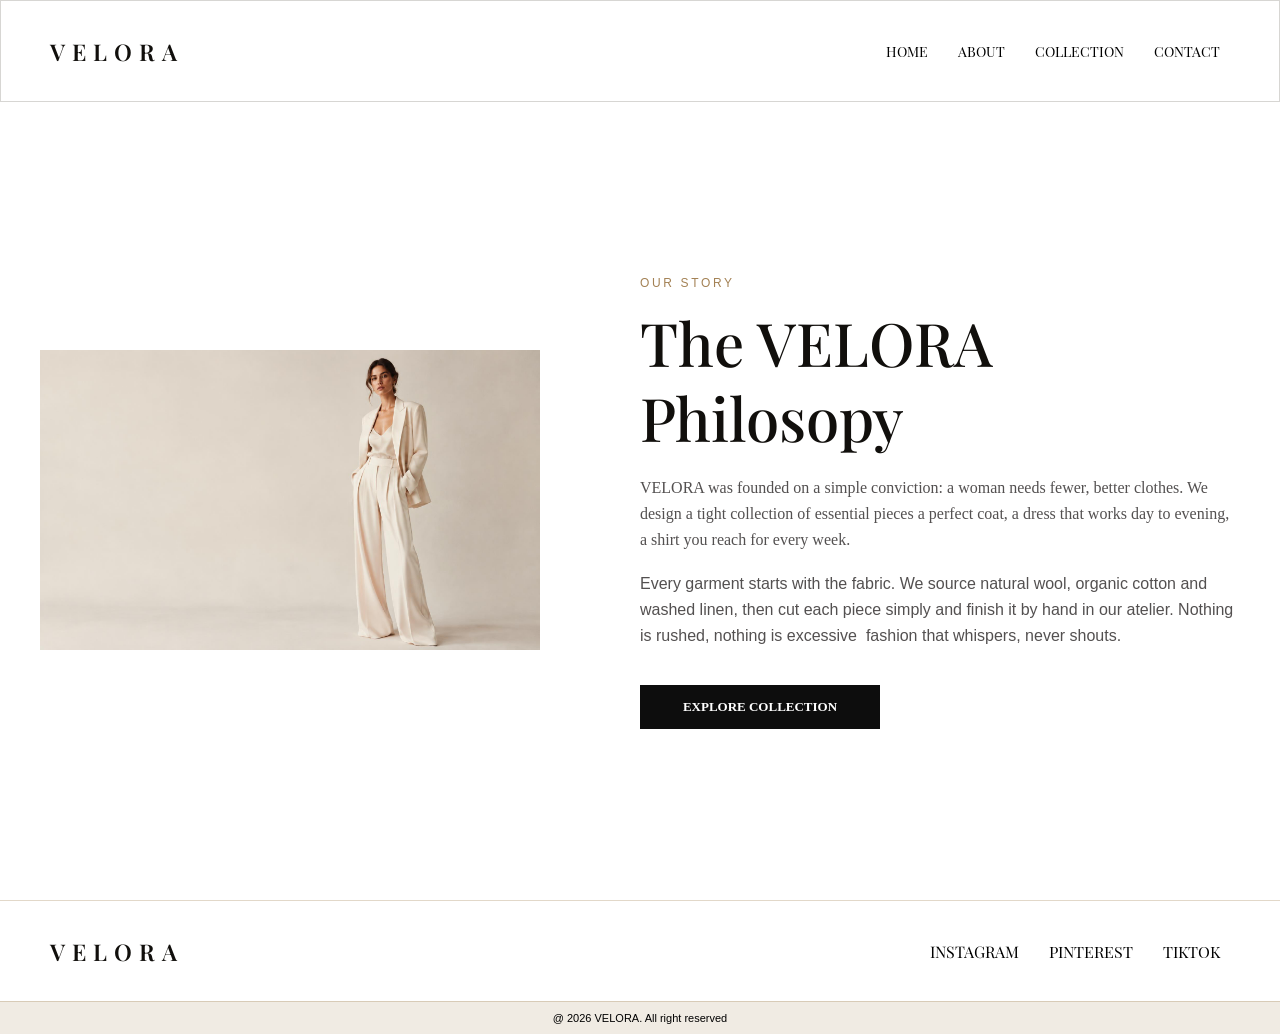
==== commit db07ba3e: "Update VELORA website" ====
--- a/about-page.html
+++ b/about-page.html
@@ -4,7 +4,7 @@
 <meta charset="UTF-8">
 <meta name="viewport" content="width=device-width, initial-scale=1.0">
 <meta name="generator" content="Silex v3.9.0">
-<link rel="stylesheet" href="/css/about-page-043a416c08f997e473ba3ce864940223ffa6e19161452dbbdc09634ded098ab9.css" />
+<link rel="stylesheet" href="/css/about-page-b90ee637d0b0f1eff69bd021e67b641fbba73cf05666ad575e1efb25d8cc530c.css" />
 <style>
 /* NAVIGATION RESTORE - consistent nav on every page */
 .Same_text{text-decoration:none}
--- a/css/about-page-b90ee637d0b0f1eff69bd021e67b641fbba73cf05666ad575e1efb25d8cc530c.css
+++ b/css/about-page-b90ee637d0b0f1eff69bd021e67b641fbba73cf05666ad575e1efb25d8cc530c.css
@@ -0,0 +1 @@
+* { box-sizing: border-box; } body {margin: 0;}.silex-default-container{min-height:100px;}.silex-default-text{padding:10px;}body{flex-direction:column;display:flex;min-height:100vh;}.same_text_footer:hover{color:#c6711a;}#i9du8-4{color:#110f0c;font-family:"Playfair Display", serif;font-size:23px;font-weight:600;letter-spacing:0.3em;}#igfi-4{align-items:center;display:flex;min-height:100%;}#i2x3n-3{font-family:"Playfair Display SC", serif;}#icoc-3{align-items:center;background-color:#ffffff;border:1px solid rgba(98,91,82,0.25);display:flex;justify-content:center;padding:0px 32px 0px 32px;position:fixed;top:0px;width:100%;}#ipm1w-2{color:oklch(0.626 0.075 74);font-family:Jost, "Helvetica Neue", Arial, sans-serif;font-size:12px;font-variant-ligatures:normal;letter-spacing:2.64px;margin:5px 0px 5px 0px;text-transform:uppercase;}#ihjh6-2{--tw-font-weight:500;--tw-leading:1.25;border:0px solid oklch(0.905 0.012 85);color:oklch(0.17 0.007 80);font-family:"Playfair Display", Georgia, serif;font-size:60px;font-variant-ligatures:normal;font-weight:500;line-height:1.25;margin:10px 0px 10px 0px;max-width:400px;padding:0px;width:100%;}#ihqkj-2-2{align-items:center;background-color:rgba(0,0,0,0.95);border:0px solid;color:#ffffff;display:flex;font-size:13px;font-weight:600;height:44px;justify-content:center;text-decoration:none;transition:all 0.3s ease;width:40%;}#ihqkj-2-2:hover{background-color:rgba(0,0,0,0.89);}#ipe0v-2{display:flex;flex-direction:column;height:100%;justify-content:center;width:100%;}#itdql-2{height:300px;max-width:500px;width:97.578%;}#i1nvg-2{align-items:center;display:flex;height:100%;justify-content:flex-start;order:-1;width:100%;}#ieo8t-2{display:flex;height:500px;max-width:1200px;width:100%;}#i7wlh-2{align-items:center;display:flex;height:100%;justify-content:center;margin:100px 0px 0px 0px;min-height:800px;width:100%;}#inmzdq{--tw-leading:1.625;border:0px solid oklch(0.905 0.012 85);color:rgba(53,49,49,0.85);font-size:medium;font-variant-ligatures:normal;line-height:1.625;margin:10px 0px 0px 0px;padding:0px;}#in5oda{-webkit-tap-highlight-color:rgba(0, 0, 0, 0.4);-webkit-text-stroke-width:0px;caret-color:rgb(0, 0, 0);color:rgb(0, 0, 0);font-style:normal;font-variant-caps:normal;font-weight:400;letter-spacing:normal;orphans:2;text-align:start;text-decoration-line:none;text-decoration-style:solid;text-decoration-thickness:auto;text-indent:0px;text-transform:none;white-space:normal;widows:2;word-spacing:0px;}#iskh2e{-webkit-tap-highlight-color:rgba(0, 0, 0, 0.4);-webkit-text-stroke-width:0px;color:oklch(0.475 0.017 78);display:inline !important;float:none;font-family:Jost, "Helvetica Neue", Arial, sans-serif;font-size:16px;font-style:normal;font-variant-caps:normal;font-variant-ligatures:normal;font-weight:400;letter-spacing:normal;orphans:2;text-align:start;text-decoration-color:initial;text-decoration-line:none;text-decoration-style:initial;text-decoration-thickness:initial;text-indent:0px;text-transform:none;white-space:normal;widows:2;word-spacing:0px;}#igzl5v{-webkit-tap-highlight-color:rgba(0, 0, 0, 0.4);-webkit-text-stroke-width:0px;color:rgba(53,49,49,0.85);display:inline !important;float:none;font-family:Jost, "Helvetica Neue", Arial, sans-serif;font-size:16px;font-style:normal;font-variant-caps:normal;font-variant-ligatures:normal;line-height:1.625em;orphans:2;text-align:start;text-decoration-color:initial;text-decoration-line:none;text-decoration-style:initial;text-decoration-thickness:initial;text-indent:0px;text-transform:none;white-space:normal;widows:2;word-spacing:0px;}#inwczh-2{align-items:center;background-color:rgba(168,138,91,0.17);border:0px solid;border-top:1px solid rgba(168,138,91,0.33);display:flex;justify-content:center;min-height:20px;width:100%;}#ih8phr{min-height:100%;}#ips244{font-family:Arial, Helvetica, sans-serif;font-size:11px;}.silex-default-text.same_text{color:#000000;}#ilb2q-5-3{font-family:"Playfair Display SC", serif;}.Same_text{color:#000000;font-family:"Playfair Display SC", serif;font-size:14px;}.Same_text:hover{color:#df9e38;}.hamburger span{background:#ffffff;border-radius:3px;display:block;height:3px;transition:transform 0.35s ease, opacity 0.25s ease;width:28px;}.hamburger.active span:nth-child(1){transform:translateY(9px) rotate(45deg);}.hamburger.active span:nth-child(2){opacity:0;}.hamburger.active span:nth-child(3){transform:translateY(-9px) rotate(-45deg);}#ilb2q-6-3{font-family:"Playfair Display SC", serif;}#ii2tzj:checked ~ label .hamburger span:nth-child(1), #ibk8cv:checked ~ label .hamburger span:nth-child(1), #i4tozs:checked ~ label .hamburger span:nth-child(1), #ioidp7:checked ~ label .hamburger span:nth-child(1){transform:translateY(9px) rotate(45deg);}#ii2tzj:checked ~ label .hamburger span:nth-child(2), #ibk8cv:checked ~ label .hamburger span:nth-child(2), #i4tozs:checked ~ label .hamburger span:nth-child(2), #ioidp7:checked ~ label .hamburger span:nth-child(2){opacity:0;}#ii2tzj:checked ~ label .hamburger span:nth-child(3), #ibk8cv:checked ~ label .hamburger span:nth-child(3), #i4tozs:checked ~ label .hamburger span:nth-child(3), #ioidp7:checked ~ label .hamburger span:nth-child(3){transform:translateY(-9px) rotate(-45deg);}#i9du8-2-7{color:#110f0c;font-family:"Playfair Display", serif;font-size:23px;font-weight:600;letter-spacing:0.3em;}#igfi-2-7{align-items:center;display:flex;min-height:100%;}#iu1iq-2-7{font-family:"Playfair Display", serif;}#igwsr-2-7{font-family:"Playfair Display SC", serif;}#ilb2q-2-7{font-family:"Playfair Display SC", serif;}#ig43e-2-7{align-items:center;column-gap:10px;display:flex;padding:0px 10px 0px 10px;}#i0ufg-2-7{display:flex;justify-content:space-between;max-width:1200px;width:100%;}#i93c9-3{align-items:center;border-top:1px solid rgba(168,138,91,0.33);display:flex;justify-content:center;width:100%;}@media (max-width: 992px){#i9du8-4{font-size:21px;}#ipm1w-2{font-size:11px;}#ihjh6-2{font-size:37px;max-width:400px;}#itdql-2{width:349px;}#ieo8t-2{align-items:center;height:100%;justify-content:center;max-width:800px;width:100%;}#inmzdq{font-size:14px;}#igzl5v{font-size:14px;}#i7wlh-2{margin:100px 0px 0px 0px;}#ihqkj-2-2{width:60%;}body{height:100%;min-height:100vh;}#i0ufg-2-7{max-width:700px;}}@media (max-width: 768px){#ihjh6-2{font-size:58px;max-width:400px;}#ihqkj-2-2{width:60%;}#ipe0v-2{align-items:flex-start;}#ieo8t-2{align-items:center;flex-direction:column;height:100%;justify-content:center;margin:5px;max-width:700px;padding:5px;width:100%;}#i9du8-4{font-size:21px;}#ipm1w-2{font-size:11px;}#itdql-2{width:408px;}#inmzdq{font-size:14px;}#igzl5v{font-size:14px;}#i7wlh-2{margin:100px 0px 0px 0px;}#i1nvg-2{justify-content:flex-start;}body{min-height:100vh;}#i0ufg-2-7{max-width:700px;}}@media (max-width: 480px){#i9du8-4{font-size:17px;}#icoc-3{padding:0px 17px 0px 17px;}#ihjh6-2{font-size:37px;}#i1nvg-2{justify-content:flex-end;margin:0px 0px 20px 0px;order:-1;overflow:hidden hidden;}#ieo8t-2{flex-direction:column;}#i7wlh-2{padding:15px;}#inmzdq{font-size:12px;}#igzl5v{font-size:12px;}#ihqkj-2-2{width:100%;}.silex-default-text.same_text{color:#000000;}#itdql-2{width:500px;}.Same_text{color:#ffffff;cursor:pointer;width:100%;}.Same_text:hover{background-color:#ffffff;color:#000000;cursor:pointer;}#ii2tzj:checked ~ #ig43e{background-color:#a88a5b;display:flex;}#i0ufg-4-3{align-items:center;}body{min-height:100vh;}#ig43e-2-7{align-items:flex-start;flex-direction:column;height:100%;margin:0px;}#i0ufg-2-7{align-content:center;flex-direction:column;padding:10px 10px 10px 10px;}}
